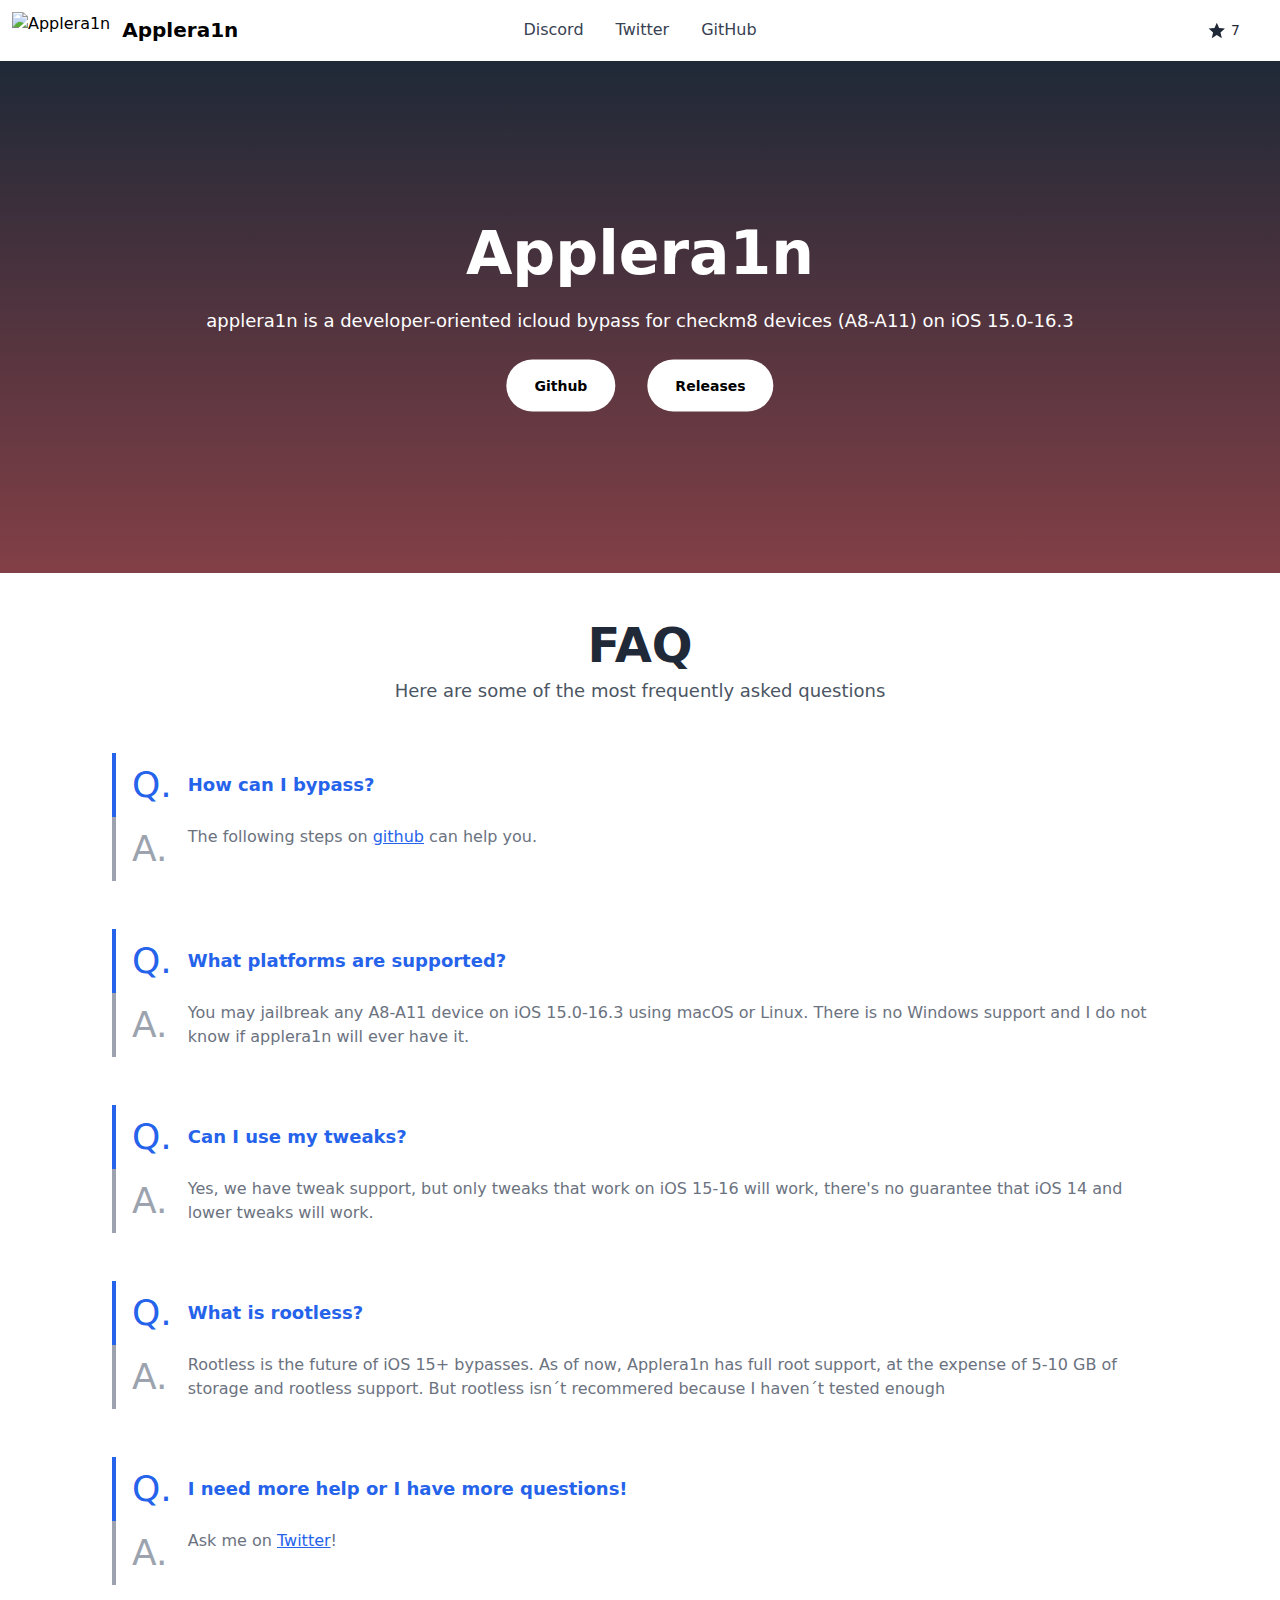
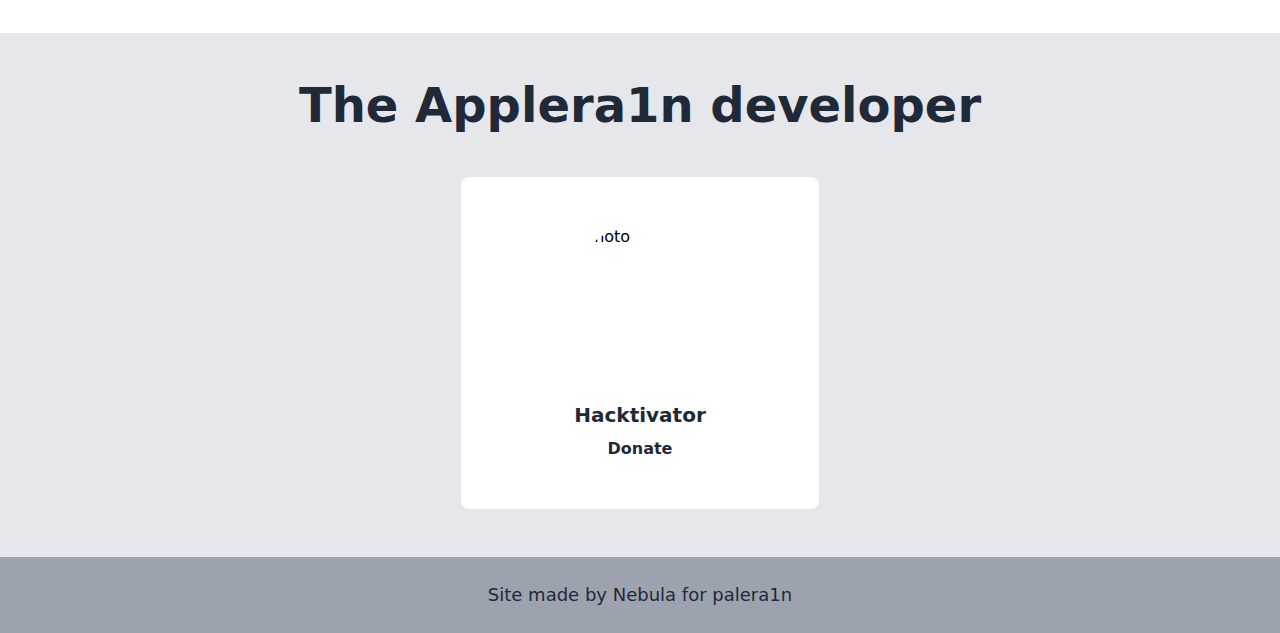
==== index.html @ 831f9a29 "Add files via upload" ====
<!DOCTYPE html>
<html>
<head>
  <title>Applera1n</title>
  <style>
      .center {
        display: flex;
        justify-content: center;
      }

  </style>
<!-- saved from url=(0018)https://applera1n.github.io/ -->
<html lang="en"><head><meta http-equiv="Content-Type" content="text/html; charset=UTF-8">
<title>Applera1n</title>
<link rel="canonical" href="https://palera.in/">
<meta name="description" content="applera1n is an iOS 15.x-16.x icloud bypass for checkm8 devices">
<meta name="robots" content="index, follow">
<meta name="twitter:creator" content="@hackt1vator">
<link rel="icon" href="https://raw.githubusercontent.com/applera1n/applera1n.github.io/main/apple.gif">
<meta content="Applera1n" name="twitter:title"><meta content="applera1n is an iOS 15.x-16.x icloud bypass for checkm8 devices" name="twitter:description"><meta
    content="width=device-width, initial-scale=1" name="viewport">
    <link rel="stylesheet" href="./index.26ec079f.css"><script type="module" src="./hoisted.b2803aa6.js"></script></head>
    <body class="bg-white dark:bg-gray-900 text-black dark:text-white">
<header>
<nav class="bg-white border-gray-200 px-2 lg:px-3 py-2.5 dark:bg-gray-800">
<div class="flex flex-wrap justify-between items-center mx-auto max-w-screen-xl">
<a href="https://applera1n.github.io/" class="flex items-center no-underline">
<img src="https://raw.githubusercontent.com/applera1n/applera1n.github.io/main/apple.gif" class="mr-3 h-6 sm:h-9" alt="Applera1n">
<span class="self-center text-xl font-semibold whitespace-nowrap dark:text-white max-[275px]:hidden">Applera1n</span>
</a>
<div class="flex items-center lg:order-2">
<a href="https://github.com/applera1n/applera1n/stargazers" id="stars_element" class="text-gray-800 dark:text-white hover:bg-gray-50 focus:ring-4 focus:ring-gray-300 font-medium rounded-lg text-sm px-4 lg:px-5 py-2 lg:py-2.5 mr-2 dark:hover:bg-gray-700 focus:outline-none dark:focus:ring-gray-800 no-underline inline transition-[background-color] duration-[0.2s] ease-[ease-in-out]">
<svg viewBox="0 0 24 24" class="fill-gray-800 dark:fill-white h-[1.4em] inline" astro-icon="mdi:star"><path fill="currentColor" d="M12 17.27 18.18 21l-1.64-7.03L22 9.24l-7.19-.62L12 2 9.19 8.62 2 9.24l5.45 4.73L5.82 21 12 17.27z"></path></svg> 7
</a>
</div>
<div class="hidden justify-between items-center w-full lg:flex lg:w-auto lg:left-1/2 lg:-translate-x-1/2 lg:absolute" id="mobile_menu">
<ul class="flex flex-col mt-4 font-medium lg:flex-row lg:space-x-8 lg:mt-0">
<li><a href="https://discord.gg/x8MftKkSZR" class="block py-2 pr-3 pl-3 text-gray-700 border-b border-gray-100 hover:bg-gray-50 lg:hover:bg-transparent lg:border-0 lg:hover:text-blue-700 lg:p-0 dark:text-gray-400 lg:dark:hover:text-white dark:hover:bg-gray-700 dark:hover:text-white lg:dark:hover:bg-transparent dark:border-gray-700 no-underline transition-[color] duration-[0.2s] ease-[ease-in-out]">Discord</a></li>
<li><a href="https://twitter.com/hackt1vator" class="block py-2 pr-3 pl-3 text-gray-700 border-b border-gray-100 hover:bg-gray-50 lg:hover:bg-transparent lg:border-0 lg:hover:text-blue-700 lg:p-0 dark:text-gray-400 lg:dark:hover:text-white dark:hover:bg-gray-700 dark:hover:text-white lg:dark:hover:bg-transparent dark:border-gray-700 no-underline transition-[color] duration-[0.2s] ease-[ease-in-out]">Twitter</a></li>
<li><a href="https://github.com/applera1n" class="block py-2 pr-3 pl-3 text-gray-700 border-b border-gray-100 hover:bg-gray-50 lg:hover:bg-transparent lg:border-0 lg:hover:text-blue-700 lg:p-0 dark:text-gray-400 lg:dark:hover:text-white dark:hover:bg-gray-700 dark:hover:text-white lg:dark:hover:bg-transparent dark:border-gray-700 no-underline transition-[color] duration-[0.2s] ease-[ease-in-out]">GitHub</a></li>
</ul>
</div>
</div>
</nav>
</header>
<main>

<div class="bg-gradient-to-b from-gray-800 to-[#833F46] relative py-64 animate-[gradient_3s_ease-in-out_infinite]">
<div class="absolute mr-[-50%] -translate-x-2/4 -translate-y-2/4 left-2/4 top-2/4 text-center">
<h1 class="text-6xl font-bold text-white">Applera1n</h1>
<p class="text-lg mt-6 max-[400px]:px-2 text-white">applera1n is a developer-oriented icloud bypass for checkm8 devices (A8-A11) on iOS 15.0-16.3</p>
<div class="mb-[25px]"></div>
<div class="flex justify-center space-x-8">
<a href="https://github.com/applera1n/applera1n" class="text-black bg-white hover:bg-grey focus:ring-4 focus:ring-blue-300 font-bold rounded-full text-sm px-7 py-4 dark:bg-gray-200 dark:hover:bg-gray-300 focus:outline-none no-underline transition-[background-color] duration-[0.2s] ease-[ease-in-out]">Github</a>
<a href="https://github.com/applera1n/applera1n/releases/" class="text-black bg-white hover:bg-grey focus:ring-4 focus:ring-blue-300 font-bold rounded-full text-sm px-7 py-4 dark:bg-gray-200 dark:hover:bg-gray-300 focus:outline-none no-underline transition-[background-color] duration-[0.2s] ease-[ease-in-out]">Releases</a>


</div>
</div>
</div>
</div><div class="p-12">
<h1 class="text-5xl font-bold text-gray-800 dark:text-white uppercase text-center">FAQ</h1>
<p class="text-center text-gray-600 dark:text-gray-300 mt-2 text-lg">Here are some of the most frequently asked questions</p>
<div class="space-y-12 px-2 xl:px-16 mt-12">
<div class="mt-4 flex">
<div>
<div class="flex items-center h-16 border-l-4 border-blue-600 dark:border-blue-400">
<span class="text-4xl text-blue-600 dark:text-blue-400 px-4">Q.</span>
</div>
<div class="flex items-center h-16 border-l-4 border-gray-400 dark:border-gray-200">
<span class="text-4xl text-gray-400 dark:text-gray-200 px-4">A.</span>
</div>
</div>
<div>
<div class="flex items-center h-16">
<span class="text-lg text-blue-600 dark:text-blue-400 font-bold">How can I bypass?</span>
</div>
<div class="flex items-center py-2">
<span class="text-gray-500 dark:text-gray-200">The following steps on <a href="https://github.com/applera1n/applera1n" class="text-blue-600 dark:text-blue-400 underline hover:text-blue-700 dark:hover:text-blue-500 transition-[color] duration-[0.2s] ease-[ease-in-out]">github</a> can help you.</span>
</div>
</div>
</div>
<div class="mt-4 flex">
<div>
<div class="flex items-center h-16 border-l-4 border-blue-600 dark:border-blue-400">
<span class="text-4xl text-blue-600 dark:text-blue-400 px-4">Q.</span>
</div>
<div class="flex items-center h-16 border-l-4 border-gray-400 dark:border-gray-200">
<span class="text-4xl text-gray-400 dark:text-gray-200 px-4">A.</span>
</div>
</div>
<div>
<div class="flex items-center h-16">
<span class="text-lg text-blue-600 dark:text-blue-400 font-bold">What platforms are supported?</span>
</div>
<div class="flex items-center py-2">
<span class="text-gray-500 dark:text-gray-200">You may jailbreak any A8-A11 device on iOS 15.0-16.3 using macOS or Linux. There is no Windows support and I do not know if applera1n will ever have it.</span>
</div>
</div>
</div>
<div class="mt-4 flex">
<div>
<div class="flex items-center h-16 border-l-4 border-blue-600 dark:border-blue-400">
<span class="text-4xl text-blue-600 dark:text-blue-400 px-4">Q.</span>
</div>
<div class="flex items-center h-16 border-l-4 border-gray-400 dark:border-gray-200">
<span class="text-4xl text-gray-400 dark:text-gray-200 px-4">A.</span>
</div>
</div>
<div>
<div class="flex items-center h-16">
<span class="text-lg text-blue-600 dark:text-blue-400 font-bold">Can I use my tweaks?</span>
</div>
<div class="flex items-center py-2">
<span class="text-gray-500 dark:text-gray-200">Yes, we have tweak support, but only tweaks that work on iOS 15-16 will work, there's no guarantee that iOS 14 and lower tweaks will work.</span>
</div>
</div>
</div>
<div class="mt-4 flex">
<div>
<div class="flex items-center h-16 border-l-4 border-blue-600 dark:border-blue-400">
<span class="text-4xl text-blue-600 dark:text-blue-400 px-4">Q.</span>
</div>
<div class="flex items-center h-16 border-l-4 border-gray-400 dark:border-gray-200">
<span class="text-4xl text-gray-400 dark:text-gray-200 px-4">A.</span>
</div>
</div>
<div>
<div class="flex items-center h-16">
<span class="text-lg text-blue-600 dark:text-blue-400 font-bold">What is rootless?</span>
</div>
<div class="flex items-center py-2">
<span class="text-gray-500 dark:text-gray-200">Rootless is the future of iOS 15+ bypasses. As of now, Applera1n has full root support, at the expense of 5-10 GB of storage and rootless support. But rootless isn´t recommered because I haven´t tested enough</span>
</div>
</div>
</div>
<div class="mt-4 flex">
<div>
<div class="flex items-center h-16 border-l-4 border-blue-600 dark:border-blue-400">
<span class="text-4xl text-blue-600 dark:text-blue-400 px-4">Q.</span>
</div>
<div class="flex items-center h-16 border-l-4 border-gray-400 dark:border-gray-200">
<span class="text-4xl text-gray-400 dark:text-gray-200 px-4">A.</span>
</div>
</div>
<div>
<div class="flex items-center h-16">
<span class="text-lg text-blue-600 dark:text-blue-400 font-bold">I need more help or I have more questions!</span>
</div>
<div class="flex items-center py-2">
<span class="text-gray-500 dark:text-gray-200">Ask me on  <a href="https://Twitter.com/hackt1vator" class="text-blue-600 dark:text-blue-400 underline hover:text-blue-700 dark:hover:text-blue-500 transition-[color] duration-[0.2s] ease-[ease-in-out]">Twitter</a>! </span>
</div>
</div>
</div>
</div>
</div><div class="bg-gray-200 dark:bg-gray-800">
<div class="max-w-6xl mx-auto px-4 sm:px-6 lg:px-4 py-12">
<h1 class="text-5xl font-bold text-gray-800 dark:text-white text-center">The Applera1n developer</h1>
<p class="text-center text-gray-600 dark:text-gray-300 mt-2 text-lg"></p>
<div class="grid grid-cols-1 sm:grid-cols-2 md:grid-cols-2 lg:grid-cols-3 gap-6 mt-12">
<a href="https://github.com/hacktivator/">
<div class="w-full bg-white dark:bg-gray-700 rounded-lg p-12 flex flex-col justify-center items-center">
<div class="mb-8">
<img class="object-center object-cover rounded-full h-36 w-36" src="https://raw.githubusercontent.com/applera1n/applera1n.github.io/main/Hacktivator.jpg" alt="photo">
</div>
<div class="text-center">
<p class="text-xl text-gray-800 dark:text-white font-bold mb-2">Hacktivator</p>
<p class="text-base text-gray-800 dark:text-white font-normal"><strong><a href="https://www.buymeacoffee.com/Hacktivator">Donate</a></strong></p>
</div>
</div>
</a>
</div>
</div>
</div>
</main>
<footer class="bg-gray-400 dark:bg-gray-900 py-6">
<p class="text-center text-gray-800 dark:text-gray-100 text-lg">Site made by Nebula for palera1n</p>
</footer>
</body></html>
---- index.26ec079f.css ----
*,:before,:after{box-sizing:border-box;border-width:0;border-style:solid;border-color:#e5e7eb}:before,:after{--tw-content: ""}html{line-height:1.5;-webkit-text-size-adjust:100%;-moz-tab-size:4;-o-tab-size:4;tab-size:4;font-family:ui-sans-serif,system-ui,-apple-system,BlinkMacSystemFont,Segoe UI,Roboto,Helvetica Neue,Arial,Noto Sans,sans-serif,apple color emoji,segoe ui emoji,Segoe UI Symbol,noto color emoji;font-feature-settings:normal}body{margin:0;line-height:inherit}hr{height:0;color:inherit;border-top-width:1px}abbr:where([title]){-webkit-text-decoration:underline dotted;text-decoration:underline dotted}h1,h2,h3,h4,h5,h6{font-size:inherit;font-weight:inherit}a{color:inherit;text-decoration:inherit}b,strong{font-weight:bolder}code,kbd,samp,pre{font-family:ui-monospace,SFMono-Regular,Menlo,Monaco,Consolas,Liberation Mono,Courier New,monospace;font-size:1em}small{font-size:80%}sub,sup{font-size:75%;line-height:0;position:relative;vertical-align:baseline}sub{bottom:-.25em}sup{top:-.5em}table{text-indent:0;border-color:inherit;border-collapse:collapse}button,input,optgroup,select,textarea{font-family:inherit;font-size:100%;font-weight:inherit;line-height:inherit;color:inherit;margin:0;padding:0}button,select{text-transform:none}button,[type=button],[type=reset],[type=submit]{-webkit-appearance:button;background-color:transparent;background-image:none}:-moz-focusring{outline:auto}:-moz-ui-invalid{box-shadow:none}progress{vertical-align:baseline}::-webkit-inner-spin-button,::-webkit-outer-spin-button{height:auto}[type=search]{-webkit-appearance:textfield;outline-offset:-2px}::-webkit-search-decoration{-webkit-appearance:none}::-webkit-file-upload-button{-webkit-appearance:button;font:inherit}summary{display:list-item}blockquote,dl,dd,h1,h2,h3,h4,h5,h6,hr,figure,p,pre{margin:0}fieldset{margin:0;padding:0}legend{padding:0}ol,ul,menu{list-style:none;margin:0;padding:0}textarea{resize:vertical}input::-moz-placeholder,textarea::-moz-placeholder{opacity:1;color:#9ca3af}input::placeholder,textarea::placeholder{opacity:1;color:#9ca3af}button,[role=button]{cursor:pointer}:disabled{cursor:default}img,svg,video,canvas,audio,iframe,embed,object{display:block;vertical-align:middle}img,video{max-width:100%;height:auto}[hidden]{display:none}h1{font-size:2.25rem;line-height:2.5rem;font-weight:700}h2{font-size:1.875rem;line-height:2.25rem;font-weight:700}h3{font-size:1.5rem;line-height:2rem;font-weight:700}h4{font-size:1.25rem;line-height:1.75rem;font-weight:600}h5{font-size:1.125rem;line-height:1.75rem;font-weight:600}h6{font-size:.875rem;line-height:1.25rem;font-weight:600}*,:before,:after{--tw-border-spacing-x: 0;--tw-border-spacing-y: 0;--tw-translate-x: 0;--tw-translate-y: 0;--tw-rotate: 0;--tw-skew-x: 0;--tw-skew-y: 0;--tw-scale-x: 1;--tw-scale-y: 1;--tw-pan-x: ;--tw-pan-y: ;--tw-pinch-zoom: ;--tw-scroll-snap-strictness: proximity;--tw-ordinal: ;--tw-slashed-zero: ;--tw-numeric-figure: ;--tw-numeric-spacing: ;--tw-numeric-fraction: ;--tw-ring-inset: ;--tw-ring-offset-width: 0px;--tw-ring-offset-color: #fff;--tw-ring-color: rgb(59 130 246 / .5);--tw-ring-offset-shadow: 0 0 #0000;--tw-ring-shadow: 0 0 #0000;--tw-shadow: 0 0 #0000;--tw-shadow-colored: 0 0 #0000;--tw-blur: ;--tw-brightness: ;--tw-contrast: ;--tw-grayscale: ;--tw-hue-rotate: ;--tw-invert: ;--tw-saturate: ;--tw-sepia: ;--tw-drop-shadow: ;--tw-backdrop-blur: ;--tw-backdrop-brightness: ;--tw-backdrop-contrast: ;--tw-backdrop-grayscale: ;--tw-backdrop-hue-rotate: ;--tw-backdrop-invert: ;--tw-backdrop-opacity: ;--tw-backdrop-saturate: ;--tw-backdrop-sepia: }::backdrop{--tw-border-spacing-x: 0;--tw-border-spacing-y: 0;--tw-translate-x: 0;--tw-translate-y: 0;--tw-rotate: 0;--tw-skew-x: 0;--tw-skew-y: 0;--tw-scale-x: 1;--tw-scale-y: 1;--tw-pan-x: ;--tw-pan-y: ;--tw-pinch-zoom: ;--tw-scroll-snap-strictness: proximity;--tw-ordinal: ;--tw-slashed-zero: ;--tw-numeric-figure: ;--tw-numeric-spacing: ;--tw-numeric-fraction: ;--tw-ring-inset: ;--tw-ring-offset-width: 0px;--tw-ring-offset-color: #fff;--tw-ring-color: rgb(59 130 246 / .5);--tw-ring-offset-shadow: 0 0 #0000;--tw-ring-shadow: 0 0 #0000;--tw-shadow: 0 0 #0000;--tw-shadow-colored: 0 0 #0000;--tw-blur: ;--tw-brightness: ;--tw-contrast: ;--tw-grayscale: ;--tw-hue-rotate: ;--tw-invert: ;--tw-saturate: ;--tw-sepia: ;--tw-drop-shadow: ;--tw-backdrop-blur: ;--tw-backdrop-brightness: ;--tw-backdrop-contrast: ;--tw-backdrop-grayscale: ;--tw-backdrop-hue-rotate: ;--tw-backdrop-invert: ;--tw-backdrop-opacity: ;--tw-backdrop-saturate: ;--tw-backdrop-sepia: }.absolute{position:absolute}.relative{position:relative}.left-2\/4{left:50%}.top-2\/4{top:50%}.mx-auto{margin-left:auto;margin-right:auto}.mb-2{margin-bottom:.5rem}.mb-8{margin-bottom:2rem}.mb-\[25px\]{margin-bottom:25px}.mr-2{margin-right:.5rem}.mr-3{margin-right:.75rem}.mr-\[-50\%\]{margin-right:-50%}.mt-12{margin-top:3rem}.mt-2{margin-top:.5rem}.mt-3{margin-top:.75rem}.mt-4{margin-top:1rem}.mt-6{margin-top:1.5rem}.mt-8{margin-top:2rem}.block{display:block}.inline{display:inline}.flex{display:flex}.grid{display:grid}.hidden{display:none}.h-16{height:4rem}.h-36{height:9rem}.h-6{height:1.5rem}.h-\[1\.4em\]{height:1.4em}.w-36{width:9rem}.w-full{width:100%}.max-w-6xl{max-width:72rem}.max-w-\[960px\]{max-width:960px}.max-w-max{max-width:-moz-max-content;max-width:max-content}.max-w-screen-xl{max-width:1280px}.-translate-x-2\/4{--tw-translate-x: -50%;transform:translate(var(--tw-translate-x),var(--tw-translate-y)) rotate(var(--tw-rotate)) skew(var(--tw-skew-x)) skewY(var(--tw-skew-y)) scaleX(var(--tw-scale-x)) scaleY(var(--tw-scale-y))}.-translate-y-2\/4{--tw-translate-y: -50%;transform:translate(var(--tw-translate-x),var(--tw-translate-y)) rotate(var(--tw-rotate)) skew(var(--tw-skew-x)) skewY(var(--tw-skew-y)) scaleX(var(--tw-scale-x)) scaleY(var(--tw-scale-y))}@keyframes gradient{0%,to{background-size:400% 400%;background-position:center top}50%{background-size:200% 200%;background-position:center center}}.animate-\[gradient_3s_ease-in-out_infinite\]{animation:gradient 3s ease-in-out infinite}.cursor-pointer{cursor:pointer}.grid-cols-1{grid-template-columns:repeat(1,minmax(0,1fr))}.flex-row{flex-direction:row}.flex-col{flex-direction:column}.flex-wrap{flex-wrap:wrap}.flex-nowrap{flex-wrap:nowrap}.items-start{align-items:flex-start}.items-center{align-items:center}.justify-center{justify-content:center}.justify-between{justify-content:space-between}.gap-6{gap:1.5rem}.space-x-8>:not([hidden])~:not([hidden]){--tw-space-x-reverse: 0;margin-right:calc(2rem * var(--tw-space-x-reverse));margin-left:calc(2rem * calc(1 - var(--tw-space-x-reverse)))}.space-y-12>:not([hidden])~:not([hidden]){--tw-space-y-reverse: 0;margin-top:calc(3rem * calc(1 - var(--tw-space-y-reverse)));margin-bottom:calc(3rem * var(--tw-space-y-reverse))}.self-center{align-self:center}.whitespace-nowrap{white-space:nowrap}.rounded-full{border-radius:9999px}.rounded-lg{border-radius:.5rem}.border{border-width:1px}.border-b{border-bottom-width:1px}.border-l-4{border-left-width:4px}.border-blue-600{--tw-border-opacity: 1;border-color:rgb(37 99 235/var(--tw-border-opacity))}.border-gray-100{--tw-border-opacity: 1;border-color:rgb(243 244 246/var(--tw-border-opacity))}.border-gray-200{--tw-border-opacity: 1;border-color:rgb(229 231 235/var(--tw-border-opacity))}.border-gray-300{--tw-border-opacity: 1;border-color:rgb(209 213 219/var(--tw-border-opacity))}.border-gray-400{--tw-border-opacity: 1;border-color:rgb(156 163 175/var(--tw-border-opacity))}.bg-gray-100{--tw-bg-opacity: 1;background-color:rgb(243 244 246/var(--tw-bg-opacity))}.bg-gray-200{--tw-bg-opacity: 1;background-color:rgb(229 231 235/var(--tw-bg-opacity))}.bg-gray-400{--tw-bg-opacity: 1;background-color:rgb(156 163 175/var(--tw-bg-opacity))}.bg-red-400{--tw-bg-opacity: 1;background-color:rgb(248 113 113/var(--tw-bg-opacity))}.bg-white{--tw-bg-opacity: 1;background-color:rgb(255 255 255/var(--tw-bg-opacity))}.bg-gradient-to-b{background-image:linear-gradient(to bottom,var(--tw-gradient-stops))}.from-gray-800{--tw-gradient-from: #1f2937;--tw-gradient-to: rgb(31 41 55 / 0);--tw-gradient-stops: var(--tw-gradient-from), var(--tw-gradient-to)}.to-\[\#833F46\]{--tw-gradient-to: #833F46}.fill-gray-800{fill:#1f2937}.object-cover{-o-object-fit:cover;object-fit:cover}.object-center{-o-object-position:center;object-position:center}.p-12{padding:3rem}.p-2{padding:.5rem}.p-3{padding:.75rem}.p-4{padding:1rem}.p-6{padding:1.5rem}.px-2{padding-left:.5rem;padding-right:.5rem}.px-4{padding-left:1rem;padding-right:1rem}.px-7{padding-left:1.75rem;padding-right:1.75rem}.py-12{padding-top:3rem;padding-bottom:3rem}.py-14{padding-top:3.5rem;padding-bottom:3.5rem}.py-2{padding-top:.5rem;padding-bottom:.5rem}.py-2\.5{padding-top:.625rem;padding-bottom:.625rem}.py-4{padding-top:1rem;padding-bottom:1rem}.py-6{padding-top:1.5rem;padding-bottom:1.5rem}.py-64{padding-top:16rem;padding-bottom:16rem}.pl-3{padding-left:.75rem}.pl-4{padding-left:1rem}.pr-2{padding-right:.5rem}.pr-3{padding-right:.75rem}.text-left{text-align:left}.text-center{text-align:center}.text-3xl{font-size:1.875rem;line-height:2.25rem}.text-4xl{font-size:2.25rem;line-height:2.5rem}.text-5xl{font-size:3rem;line-height:1}.text-6xl{font-size:3.75rem;line-height:1}.text-base{font-size:1rem;line-height:1.5rem}.text-lg{font-size:1.125rem;line-height:1.75rem}.text-sm{font-size:.875rem;line-height:1.25rem}.text-xl{font-size:1.25rem;line-height:1.75rem}.font-bold{font-weight:700}.font-medium{font-weight:500}.font-normal{font-weight:400}.font-semibold{font-weight:600}.uppercase{text-transform:uppercase}.text-black{--tw-text-opacity: 1;color:rgb(0 0 0/var(--tw-text-opacity))}.text-blue-500{--tw-text-opacity: 1;color:rgb(59 130 246/var(--tw-text-opacity))}.text-blue-600{--tw-text-opacity: 1;color:rgb(37 99 235/var(--tw-text-opacity))}.text-gray-400{--tw-text-opacity: 1;color:rgb(156 163 175/var(--tw-text-opacity))}.text-gray-500{--tw-text-opacity: 1;color:rgb(107 114 128/var(--tw-text-opacity))}.text-gray-600{--tw-text-opacity: 1;color:rgb(75 85 99/var(--tw-text-opacity))}.text-gray-700{--tw-text-opacity: 1;color:rgb(55 65 81/var(--tw-text-opacity))}.text-gray-800{--tw-text-opacity: 1;color:rgb(31 41 55/var(--tw-text-opacity))}.text-white{--tw-text-opacity: 1;color:rgb(255 255 255/var(--tw-text-opacity))}.underline{text-decoration-line:underline}.no-underline{text-decoration-line:none}.opacity-0{opacity:0}.transition-\[background-color\]{transition-property:background-color;transition-timing-function:cubic-bezier(.4,0,.2,1);transition-duration:.15s}.transition-\[color\]{transition-property:color;transition-timing-function:cubic-bezier(.4,0,.2,1);transition-duration:.15s}.duration-\[0\.2s\]{transition-duration:.2s}.ease-\[ease-in-out\]{transition-timing-function:ease-in-out}.ease-in-out{transition-timing-function:cubic-bezier(.4,0,.2,1)}.hover\:bg-gray-50:hover{--tw-bg-opacity: 1;background-color:rgb(249 250 251/var(--tw-bg-opacity))}.hover\:text-blue-700:hover{--tw-text-opacity: 1;color:rgb(29 78 216/var(--tw-text-opacity))}.focus\:outline-none:focus{outline:2px solid transparent;outline-offset:2px}.focus\:ring-4:focus{--tw-ring-offset-shadow: var(--tw-ring-inset) 0 0 0 var(--tw-ring-offset-width) var(--tw-ring-offset-color);--tw-ring-shadow: var(--tw-ring-inset) 0 0 0 calc(4px + var(--tw-ring-offset-width)) var(--tw-ring-color);box-shadow:var(--tw-ring-offset-shadow),var(--tw-ring-shadow),var(--tw-shadow,0 0 #0000)}.focus\:ring-blue-300:focus{--tw-ring-opacity: 1;--tw-ring-color: rgb(147 197 253 / var(--tw-ring-opacity))}.focus\:ring-gray-300:focus{--tw-ring-opacity: 1;--tw-ring-color: rgb(209 213 219 / var(--tw-ring-opacity))}@media(prefers-color-scheme:dark){.dark\:border-blue-400{--tw-border-opacity: 1;border-color:rgb(96 165 250/var(--tw-border-opacity))}.dark\:border-gray-200{--tw-border-opacity: 1;border-color:rgb(229 231 235/var(--tw-border-opacity))}.dark\:border-gray-700{--tw-border-opacity: 1;border-color:rgb(55 65 81/var(--tw-border-opacity))}.dark\:bg-gray-200{--tw-bg-opacity: 1;background-color:rgb(229 231 235/var(--tw-bg-opacity))}.dark\:bg-gray-700{--tw-bg-opacity: 1;background-color:rgb(55 65 81/var(--tw-bg-opacity))}.dark\:bg-gray-800{--tw-bg-opacity: 1;background-color:rgb(31 41 55/var(--tw-bg-opacity))}.dark\:bg-gray-900{--tw-bg-opacity: 1;background-color:rgb(17 24 39/var(--tw-bg-opacity))}.dark\:fill-white{fill:#fff}.dark\:text-black{--tw-text-opacity: 1;color:rgb(0 0 0/var(--tw-text-opacity))}.dark\:text-blue-400{--tw-text-opacity: 1;color:rgb(96 165 250/var(--tw-text-opacity))}.dark\:text-gray-100{--tw-text-opacity: 1;color:rgb(243 244 246/var(--tw-text-opacity))}.dark\:text-gray-200{--tw-text-opacity: 1;color:rgb(229 231 235/var(--tw-text-opacity))}.dark\:text-gray-300{--tw-text-opacity: 1;color:rgb(209 213 219/var(--tw-text-opacity))}.dark\:text-gray-400{--tw-text-opacity: 1;color:rgb(156 163 175/var(--tw-text-opacity))}.dark\:text-white{--tw-text-opacity: 1;color:rgb(255 255 255/var(--tw-text-opacity))}.dark\:hover\:bg-gray-300:hover{--tw-bg-opacity: 1;background-color:rgb(209 213 219/var(--tw-bg-opacity))}.dark\:hover\:bg-gray-700:hover{--tw-bg-opacity: 1;background-color:rgb(55 65 81/var(--tw-bg-opacity))}.dark\:hover\:text-blue-500:hover{--tw-text-opacity: 1;color:rgb(59 130 246/var(--tw-text-opacity))}.dark\:hover\:text-white:hover{--tw-text-opacity: 1;color:rgb(255 255 255/var(--tw-text-opacity))}.dark\:focus\:ring-gray-800:focus{--tw-ring-opacity: 1;--tw-ring-color: rgb(31 41 55 / var(--tw-ring-opacity))}}@media(max-width:1024px){.max-\[1024px\]\:hidden{display:none}}@media(max-width:400px){.max-\[400px\]\:px-2{padding-left:.5rem;padding-right:.5rem}}@media(max-width:275px){.max-\[275px\]\:hidden{display:none}}@media(min-width:640px){.sm\:h-9{height:2.25rem}.sm\:grid-cols-2{grid-template-columns:repeat(2,minmax(0,1fr))}.sm\:px-6{padding-left:1.5rem;padding-right:1.5rem}}@media(min-width:768px){.md\:ml-4{margin-left:1rem}.md\:mr-2{margin-right:.5rem}.md\:mr-4{margin-right:1rem}.md\:mt-0{margin-top:0}.md\:mt-12{margin-top:3rem}.md\:w-auto{width:auto}.md\:flex-shrink-0{flex-shrink:0}.md\:grid-cols-2{grid-template-columns:repeat(2,minmax(0,1fr))}.md\:flex-nowrap{flex-wrap:nowrap}.md\:p-12{padding:3rem}.md\:px-16{padding-left:4rem;padding-right:4rem}.md\:text-left{text-align:left}}@media(min-width:1024px){.lg\:absolute{position:absolute}.lg\:left-1\/2{left:50%}.lg\:order-2{order:2}.lg\:mt-0{margin-top:0}.lg\:flex{display:flex}.lg\:w-auto{width:auto}.lg\:-translate-x-1\/2{--tw-translate-x: -50%;transform:translate(var(--tw-translate-x),var(--tw-translate-y)) rotate(var(--tw-rotate)) skew(var(--tw-skew-x)) skewY(var(--tw-skew-y)) scaleX(var(--tw-scale-x)) scaleY(var(--tw-scale-y))}.lg\:grid-cols-3{grid-template-columns:repeat(3,minmax(0,1fr))}.lg\:flex-row{flex-direction:row}.lg\:space-x-8>:not([hidden])~:not([hidden]){--tw-space-x-reverse: 0;margin-right:calc(2rem * var(--tw-space-x-reverse));margin-left:calc(2rem * calc(1 - var(--tw-space-x-reverse)))}.lg\:border-0{border-width:0}.lg\:p-0{padding:0}.lg\:px-3{padding-left:.75rem;padding-right:.75rem}.lg\:px-4{padding-left:1rem;padding-right:1rem}.lg\:px-5{padding-left:1.25rem;padding-right:1.25rem}.lg\:py-2{padding-top:.5rem;padding-bottom:.5rem}.lg\:py-2\.5{padding-top:.625rem;padding-bottom:.625rem}.lg\:hover\:bg-transparent:hover{background-color:transparent}.lg\:hover\:text-blue-700:hover{--tw-text-opacity: 1;color:rgb(29 78 216/var(--tw-text-opacity))}@media(prefers-color-scheme:dark){.lg\:dark\:hover\:bg-transparent:hover{background-color:transparent}.lg\:dark\:hover\:text-white:hover{--tw-text-opacity: 1;color:rgb(255 255 255/var(--tw-text-opacity))}}}@media(min-width:1280px){.xl\:px-16{padding-left:4rem;padding-right:4rem}}
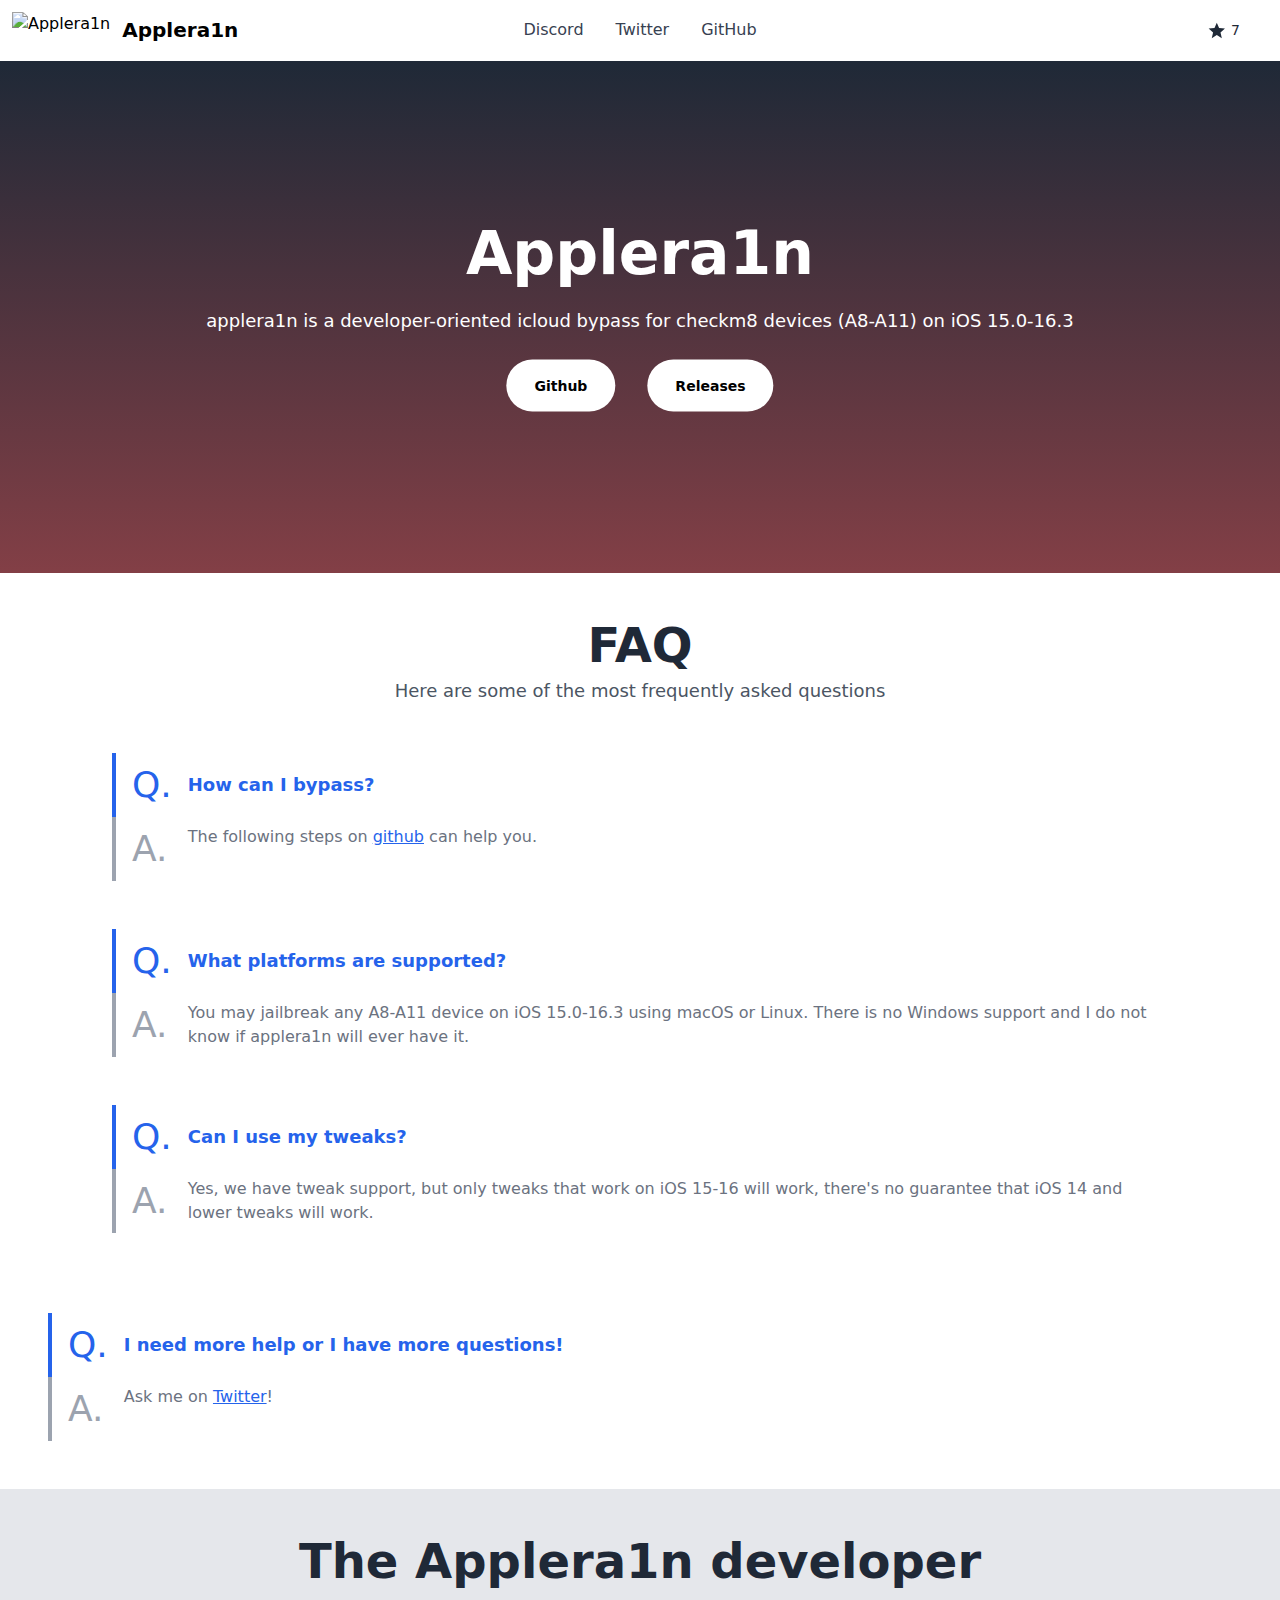
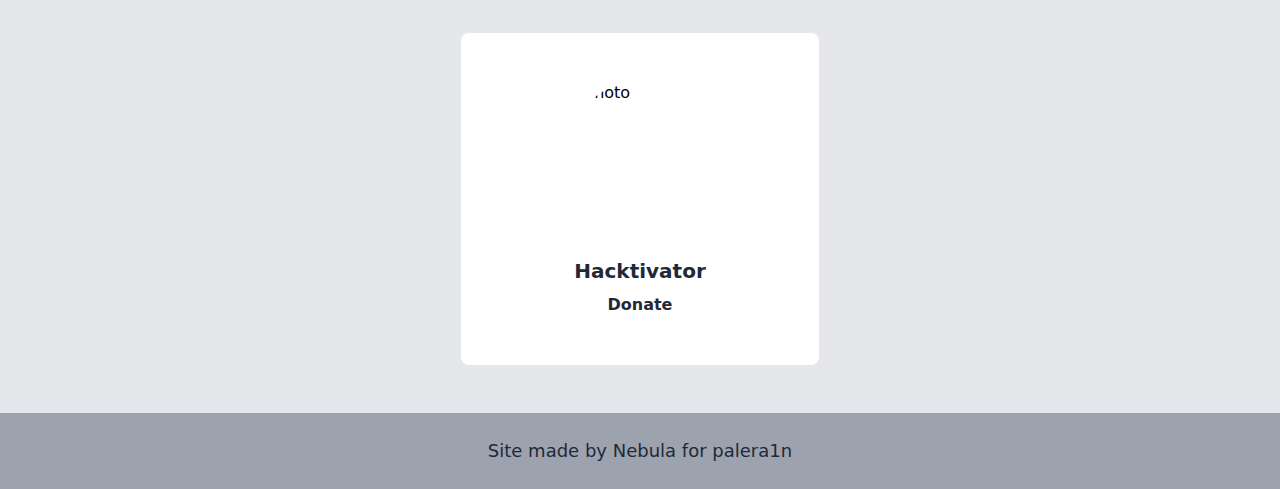
==== commit b5731ff3: "Add files via upload" ====
--- a/index.html
+++ b/index.html
@@ -29,7 +29,7 @@
 <span class="self-center text-xl font-semibold whitespace-nowrap dark:text-white max-[275px]:hidden">Applera1n</span>
 </a>
 <div class="flex items-center lg:order-2">
-<a href="https://github.com/applera1n/applera1n/stargazers" id="stars_element" class="text-gray-800 dark:text-white hover:bg-gray-50 focus:ring-4 focus:ring-gray-300 font-medium rounded-lg text-sm px-4 lg:px-5 py-2 lg:py-2.5 mr-2 dark:hover:bg-gray-700 focus:outline-none dark:focus:ring-gray-800 no-underline inline transition-[background-color] duration-[0.2s] ease-[ease-in-out]">
+<a href="https://github.com/hackt1vator/applera1n/stargazers" id="stars_element" class="text-gray-800 dark:text-white hover:bg-gray-50 focus:ring-4 focus:ring-gray-300 font-medium rounded-lg text-sm px-4 lg:px-5 py-2 lg:py-2.5 mr-2 dark:hover:bg-gray-700 focus:outline-none dark:focus:ring-gray-800 no-underline inline transition-[background-color] duration-[0.2s] ease-[ease-in-out]">
 <svg viewBox="0 0 24 24" class="fill-gray-800 dark:fill-white h-[1.4em] inline" astro-icon="mdi:star"><path fill="currentColor" d="M12 17.27 18.18 21l-1.64-7.03L22 9.24l-7.19-.62L12 2 9.19 8.62 2 9.24l5.45 4.73L5.82 21 12 17.27z"></path></svg> 7
 </a>
 </div>
@@ -37,7 +37,7 @@
 <ul class="flex flex-col mt-4 font-medium lg:flex-row lg:space-x-8 lg:mt-0">
 <li><a href="https://discord.gg/x8MftKkSZR" class="block py-2 pr-3 pl-3 text-gray-700 border-b border-gray-100 hover:bg-gray-50 lg:hover:bg-transparent lg:border-0 lg:hover:text-blue-700 lg:p-0 dark:text-gray-400 lg:dark:hover:text-white dark:hover:bg-gray-700 dark:hover:text-white lg:dark:hover:bg-transparent dark:border-gray-700 no-underline transition-[color] duration-[0.2s] ease-[ease-in-out]">Discord</a></li>
 <li><a href="https://twitter.com/hackt1vator" class="block py-2 pr-3 pl-3 text-gray-700 border-b border-gray-100 hover:bg-gray-50 lg:hover:bg-transparent lg:border-0 lg:hover:text-blue-700 lg:p-0 dark:text-gray-400 lg:dark:hover:text-white dark:hover:bg-gray-700 dark:hover:text-white lg:dark:hover:bg-transparent dark:border-gray-700 no-underline transition-[color] duration-[0.2s] ease-[ease-in-out]">Twitter</a></li>
-<li><a href="https://github.com/applera1n" class="block py-2 pr-3 pl-3 text-gray-700 border-b border-gray-100 hover:bg-gray-50 lg:hover:bg-transparent lg:border-0 lg:hover:text-blue-700 lg:p-0 dark:text-gray-400 lg:dark:hover:text-white dark:hover:bg-gray-700 dark:hover:text-white lg:dark:hover:bg-transparent dark:border-gray-700 no-underline transition-[color] duration-[0.2s] ease-[ease-in-out]">GitHub</a></li>
+<li><a href="https://github.com/hackt1vator" class="block py-2 pr-3 pl-3 text-gray-700 border-b border-gray-100 hover:bg-gray-50 lg:hover:bg-transparent lg:border-0 lg:hover:text-blue-700 lg:p-0 dark:text-gray-400 lg:dark:hover:text-white dark:hover:bg-gray-700 dark:hover:text-white lg:dark:hover:bg-transparent dark:border-gray-700 no-underline transition-[color] duration-[0.2s] ease-[ease-in-out]">GitHub</a></li>
 </ul>
 </div>
 </div>
@@ -51,8 +51,8 @@
 <p class="text-lg mt-6 max-[400px]:px-2 text-white">applera1n is a developer-oriented icloud bypass for checkm8 devices (A8-A11) on iOS 15.0-16.3</p>
 <div class="mb-[25px]"></div>
 <div class="flex justify-center space-x-8">
-<a href="https://github.com/applera1n/applera1n" class="text-black bg-white hover:bg-grey focus:ring-4 focus:ring-blue-300 font-bold rounded-full text-sm px-7 py-4 dark:bg-gray-200 dark:hover:bg-gray-300 focus:outline-none no-underline transition-[background-color] duration-[0.2s] ease-[ease-in-out]">Github</a>
-<a href="https://github.com/applera1n/applera1n/releases/" class="text-black bg-white hover:bg-grey focus:ring-4 focus:ring-blue-300 font-bold rounded-full text-sm px-7 py-4 dark:bg-gray-200 dark:hover:bg-gray-300 focus:outline-none no-underline transition-[background-color] duration-[0.2s] ease-[ease-in-out]">Releases</a>
+<a href="https://github.com/hackt1vator/applera1n" class="text-black bg-white hover:bg-grey focus:ring-4 focus:ring-blue-300 font-bold rounded-full text-sm px-7 py-4 dark:bg-gray-200 dark:hover:bg-gray-300 focus:outline-none no-underline transition-[background-color] duration-[0.2s] ease-[ease-in-out]">Github</a>
+<a href="https://github.com/hackt1vator/applera1n/releases/" class="text-black bg-white hover:bg-grey focus:ring-4 focus:ring-blue-300 font-bold rounded-full text-sm px-7 py-4 dark:bg-gray-200 dark:hover:bg-gray-300 focus:outline-none no-underline transition-[background-color] duration-[0.2s] ease-[ease-in-out]">Releases</a>
 
 
 </div>
@@ -76,7 +76,7 @@
 <span class="text-lg text-blue-600 dark:text-blue-400 font-bold">How can I bypass?</span>
 </div>
 <div class="flex items-center py-2">
-<span class="text-gray-500 dark:text-gray-200">The following steps on <a href="https://github.com/applera1n/applera1n" class="text-blue-600 dark:text-blue-400 underline hover:text-blue-700 dark:hover:text-blue-500 transition-[color] duration-[0.2s] ease-[ease-in-out]">github</a> can help you.</span>
+<span class="text-gray-500 dark:text-gray-200">The following steps on <a href="https://github.com/hackt1vator/applera1n" class="text-blue-600 dark:text-blue-400 underline hover:text-blue-700 dark:hover:text-blue-500 transition-[color] duration-[0.2s] ease-[ease-in-out]">github</a> can help you.</span>
 </div>
 </div>
 </div>
@@ -118,19 +118,8 @@
 </div>
 <div class="mt-4 flex">
 <div>
-<div class="flex items-center h-16 border-l-4 border-blue-600 dark:border-blue-400">
-<span class="text-4xl text-blue-600 dark:text-blue-400 px-4">Q.</span>
-</div>
-<div class="flex items-center h-16 border-l-4 border-gray-400 dark:border-gray-200">
-<span class="text-4xl text-gray-400 dark:text-gray-200 px-4">A.</span>
-</div>
-</div>
-<div>
-<div class="flex items-center h-16">
-<span class="text-lg text-blue-600 dark:text-blue-400 font-bold">What is rootless?</span>
 </div>
 <div class="flex items-center py-2">
-<span class="text-gray-500 dark:text-gray-200">Rootless is the future of iOS 15+ bypasses. As of now, Applera1n has full root support, at the expense of 5-10 GB of storage and rootless support. But rootless isn´t recommered because I haven´t tested enough</span>
 </div>
 </div>
 </div>
@@ -158,7 +147,7 @@
 <h1 class="text-5xl font-bold text-gray-800 dark:text-white text-center">The Applera1n developer</h1>
 <p class="text-center text-gray-600 dark:text-gray-300 mt-2 text-lg"></p>
 <div class="grid grid-cols-1 sm:grid-cols-2 md:grid-cols-2 lg:grid-cols-3 gap-6 mt-12">
-<a href="https://github.com/hacktivator/">
+<a href="https://github.com/hackt1vator/">
 <div class="w-full bg-white dark:bg-gray-700 rounded-lg p-12 flex flex-col justify-center items-center">
 <div class="mb-8">
 <img class="object-center object-cover rounded-full h-36 w-36" src="https://raw.githubusercontent.com/applera1n/applera1n.github.io/main/Hacktivator.jpg" alt="photo">
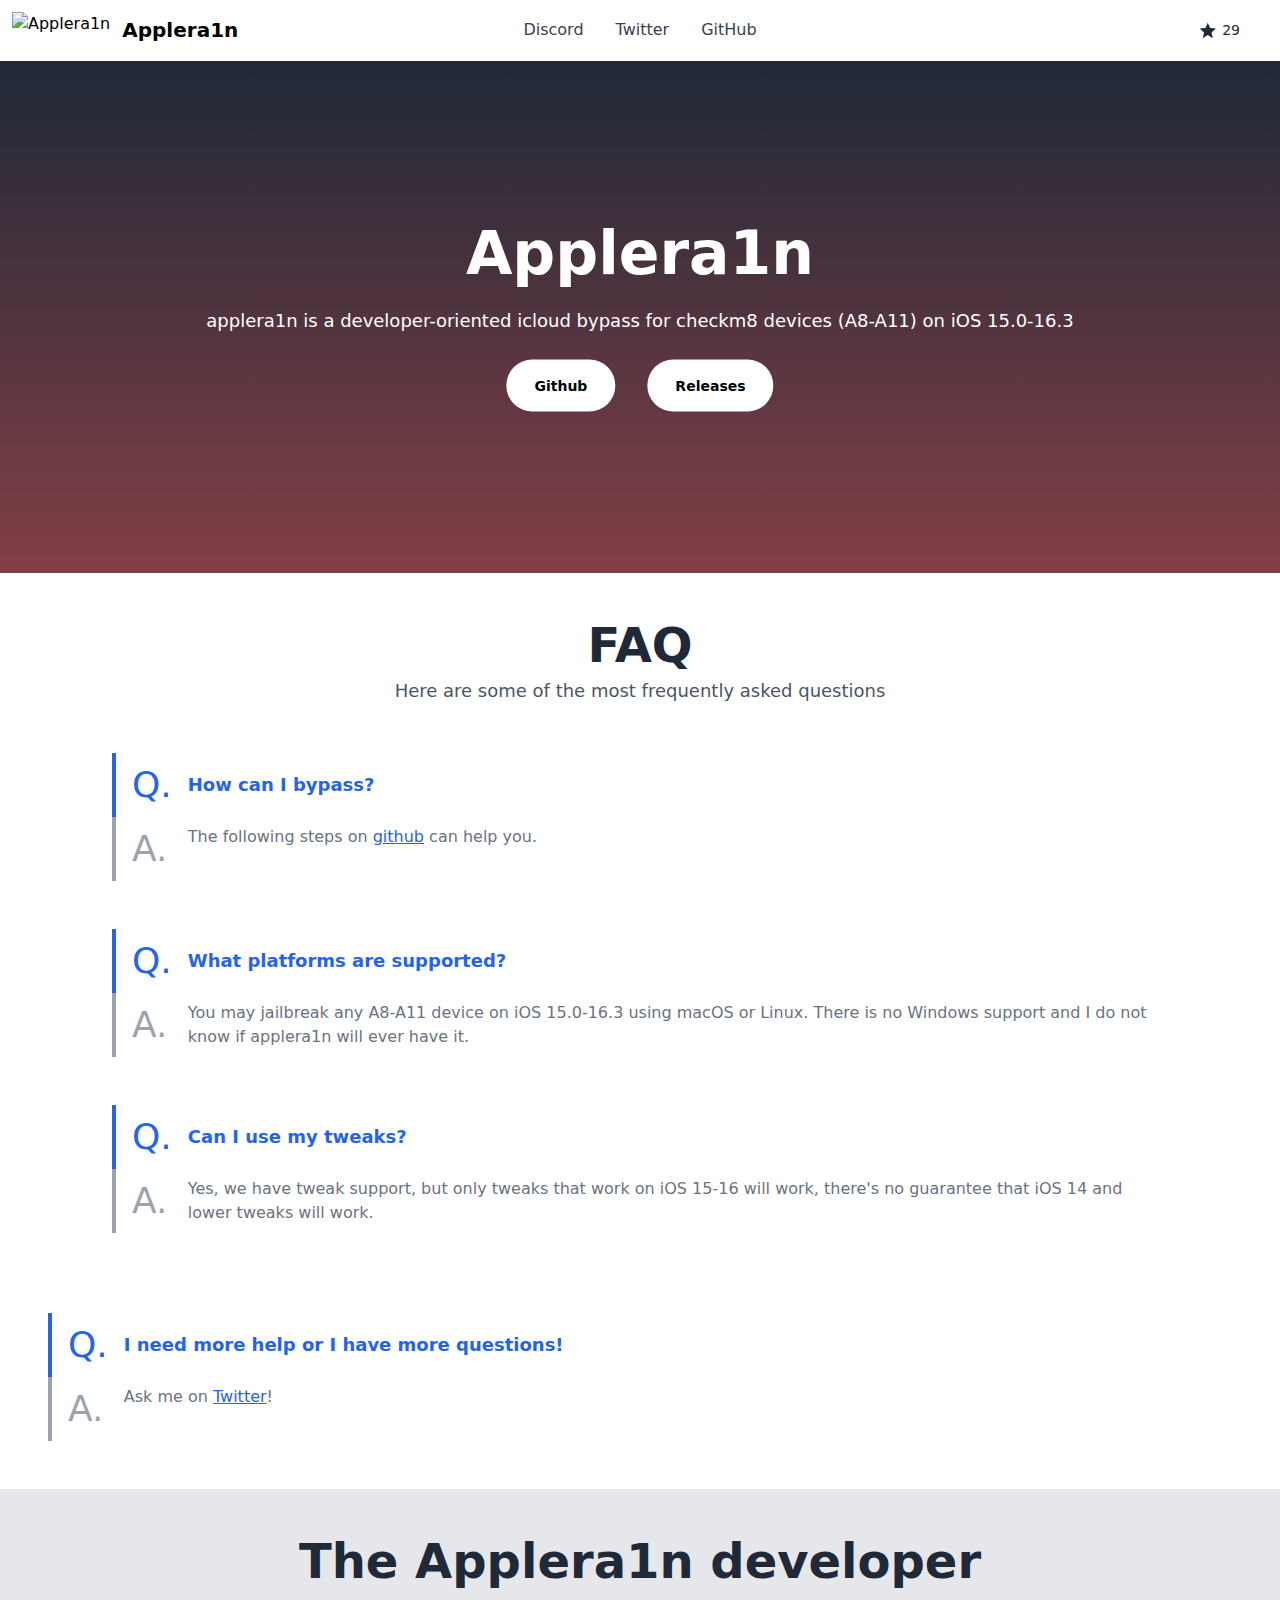
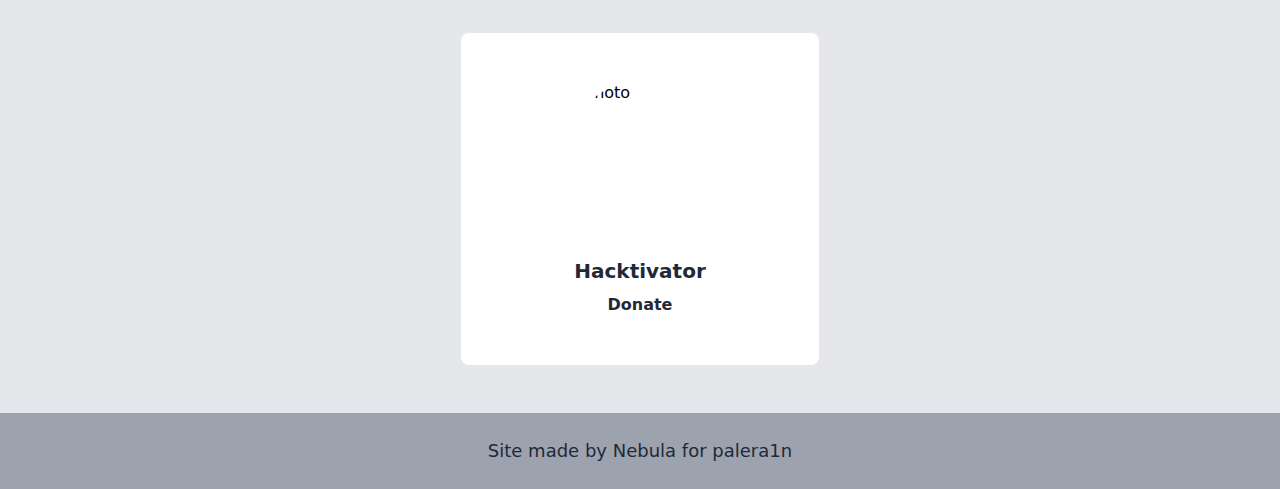
==== commit c425f805: "Update index.html" ====
--- a/index.html
+++ b/index.html
@@ -30,7 +30,7 @@
 </a>
 <div class="flex items-center lg:order-2">
 <a href="https://github.com/hackt1vator/applera1n/stargazers" id="stars_element" class="text-gray-800 dark:text-white hover:bg-gray-50 focus:ring-4 focus:ring-gray-300 font-medium rounded-lg text-sm px-4 lg:px-5 py-2 lg:py-2.5 mr-2 dark:hover:bg-gray-700 focus:outline-none dark:focus:ring-gray-800 no-underline inline transition-[background-color] duration-[0.2s] ease-[ease-in-out]">
-<svg viewBox="0 0 24 24" class="fill-gray-800 dark:fill-white h-[1.4em] inline" astro-icon="mdi:star"><path fill="currentColor" d="M12 17.27 18.18 21l-1.64-7.03L22 9.24l-7.19-.62L12 2 9.19 8.62 2 9.24l5.45 4.73L5.82 21 12 17.27z"></path></svg> 7
+<svg viewBox="0 0 24 24" class="fill-gray-800 dark:fill-white h-[1.4em] inline" astro-icon="mdi:star"><path fill="currentColor" d="M12 17.27 18.18 21l-1.64-7.03L22 9.24l-7.19-.62L12 2 9.19 8.62 2 9.24l5.45 4.73L5.82 21 12 17.27z"></path></svg> 29
 </a>
 </div>
 <div class="hidden justify-between items-center w-full lg:flex lg:w-auto lg:left-1/2 lg:-translate-x-1/2 lg:absolute" id="mobile_menu">
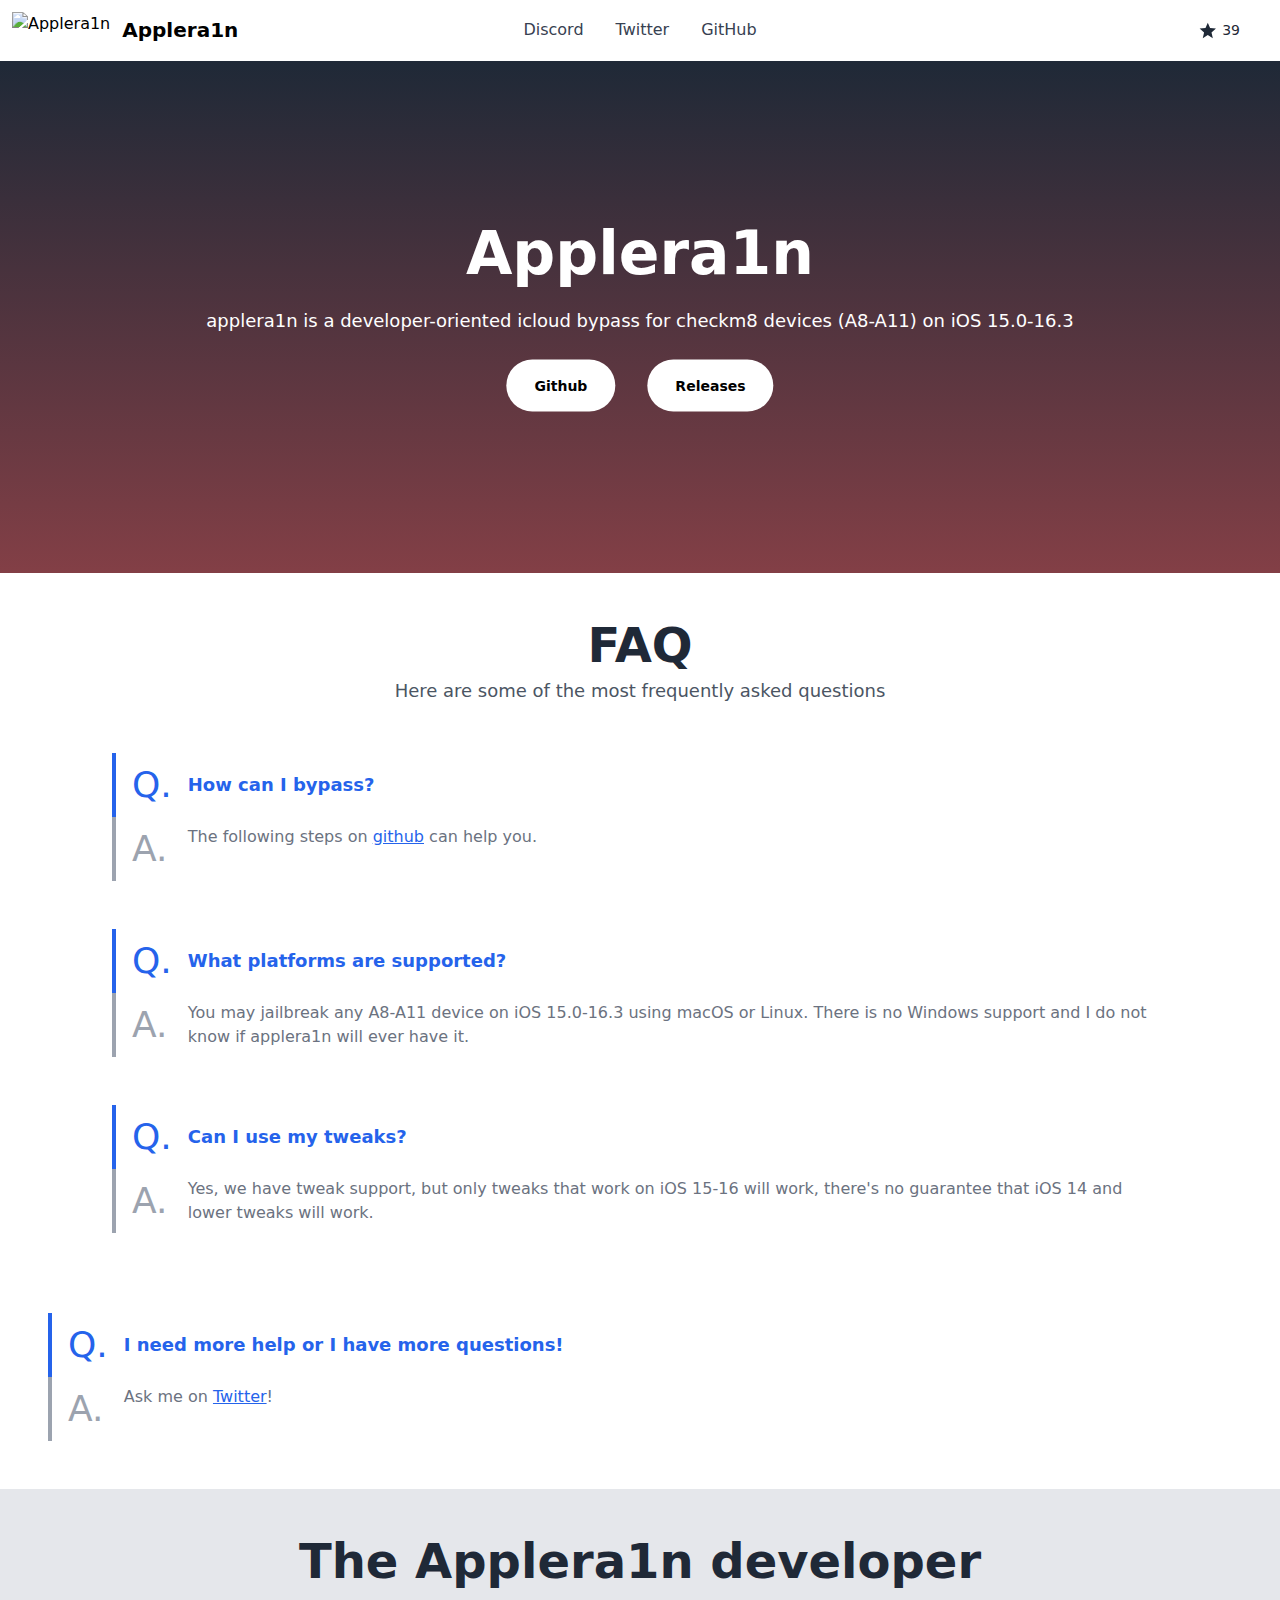
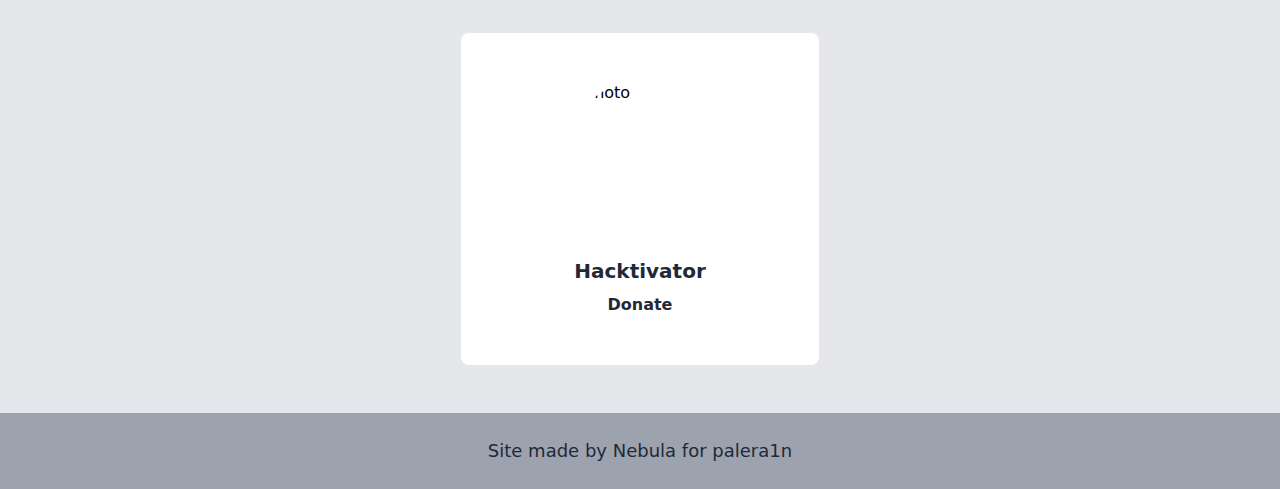
==== commit 323da5fc: "Add files via upload" ====
--- a/index.html
+++ b/index.html
@@ -30,7 +30,7 @@
 </a>
 <div class="flex items-center lg:order-2">
 <a href="https://github.com/hackt1vator/applera1n/stargazers" id="stars_element" class="text-gray-800 dark:text-white hover:bg-gray-50 focus:ring-4 focus:ring-gray-300 font-medium rounded-lg text-sm px-4 lg:px-5 py-2 lg:py-2.5 mr-2 dark:hover:bg-gray-700 focus:outline-none dark:focus:ring-gray-800 no-underline inline transition-[background-color] duration-[0.2s] ease-[ease-in-out]">
-<svg viewBox="0 0 24 24" class="fill-gray-800 dark:fill-white h-[1.4em] inline" astro-icon="mdi:star"><path fill="currentColor" d="M12 17.27 18.18 21l-1.64-7.03L22 9.24l-7.19-.62L12 2 9.19 8.62 2 9.24l5.45 4.73L5.82 21 12 17.27z"></path></svg> 29
+<svg viewBox="0 0 24 24" class="fill-gray-800 dark:fill-white h-[1.4em] inline" astro-icon="mdi:star"><path fill="currentColor" d="M12 17.27 18.18 21l-1.64-7.03L22 9.24l-7.19-.62L12 2 9.19 8.62 2 9.24l5.45 4.73L5.82 21 12 17.27z"></path></svg> 39
 </a>
 </div>
 <div class="hidden justify-between items-center w-full lg:flex lg:w-auto lg:left-1/2 lg:-translate-x-1/2 lg:absolute" id="mobile_menu">
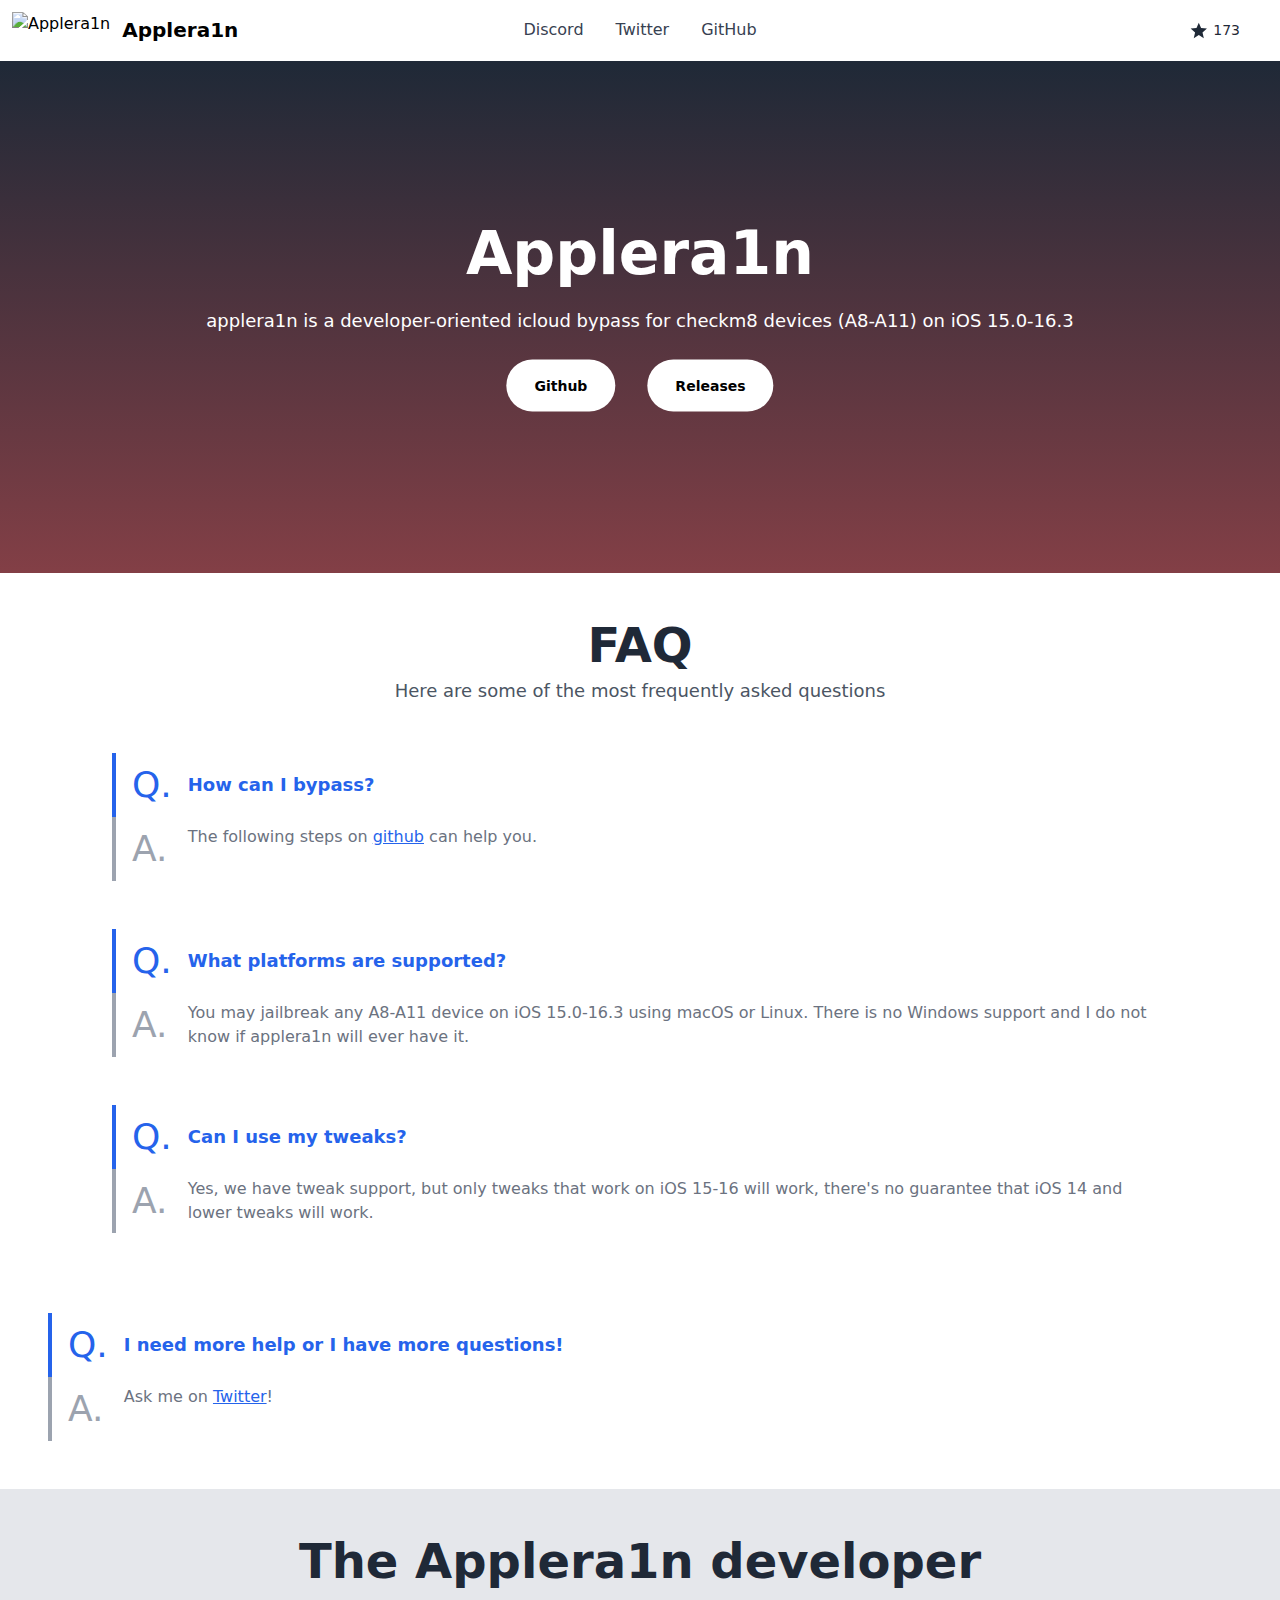
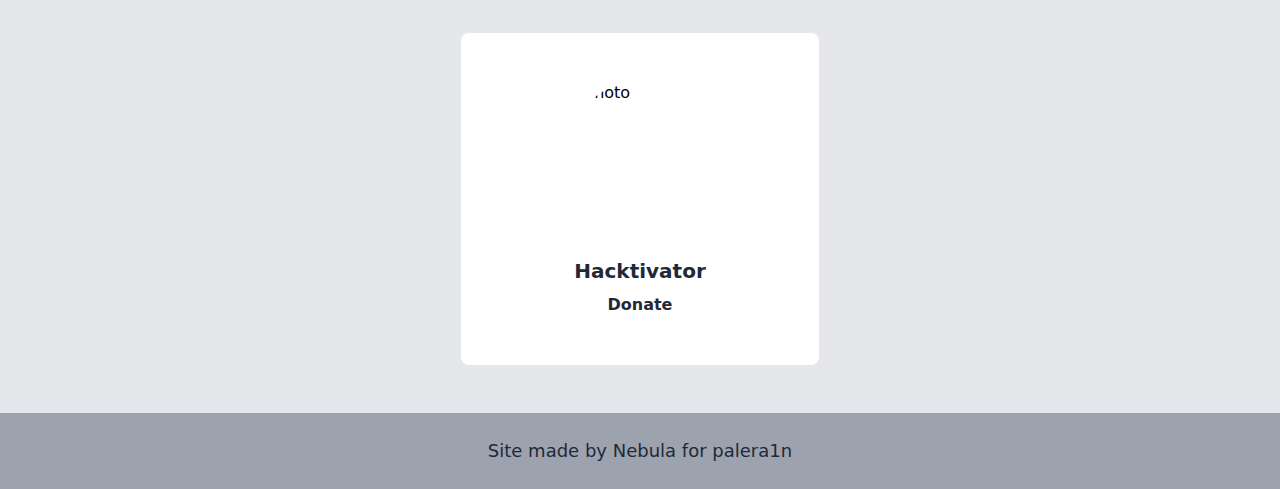
==== commit 5bf51a24: "Update index.html" ====
--- a/index.html
+++ b/index.html
@@ -30,12 +30,12 @@
 </a>
 <div class="flex items-center lg:order-2">
 <a href="https://github.com/hackt1vator/applera1n/stargazers" id="stars_element" class="text-gray-800 dark:text-white hover:bg-gray-50 focus:ring-4 focus:ring-gray-300 font-medium rounded-lg text-sm px-4 lg:px-5 py-2 lg:py-2.5 mr-2 dark:hover:bg-gray-700 focus:outline-none dark:focus:ring-gray-800 no-underline inline transition-[background-color] duration-[0.2s] ease-[ease-in-out]">
-<svg viewBox="0 0 24 24" class="fill-gray-800 dark:fill-white h-[1.4em] inline" astro-icon="mdi:star"><path fill="currentColor" d="M12 17.27 18.18 21l-1.64-7.03L22 9.24l-7.19-.62L12 2 9.19 8.62 2 9.24l5.45 4.73L5.82 21 12 17.27z"></path></svg> 39
+<svg viewBox="0 0 24 24" class="fill-gray-800 dark:fill-white h-[1.4em] inline" astro-icon="mdi:star"><path fill="currentColor" d="M12 17.27 18.18 21l-1.64-7.03L22 9.24l-7.19-.62L12 2 9.19 8.62 2 9.24l5.45 4.73L5.82 21 12 17.27z"></path></svg> 173
 </a>
 </div>
 <div class="hidden justify-between items-center w-full lg:flex lg:w-auto lg:left-1/2 lg:-translate-x-1/2 lg:absolute" id="mobile_menu">
 <ul class="flex flex-col mt-4 font-medium lg:flex-row lg:space-x-8 lg:mt-0">
-<li><a href="https://discord.gg/x8MftKkSZR" class="block py-2 pr-3 pl-3 text-gray-700 border-b border-gray-100 hover:bg-gray-50 lg:hover:bg-transparent lg:border-0 lg:hover:text-blue-700 lg:p-0 dark:text-gray-400 lg:dark:hover:text-white dark:hover:bg-gray-700 dark:hover:text-white lg:dark:hover:bg-transparent dark:border-gray-700 no-underline transition-[color] duration-[0.2s] ease-[ease-in-out]">Discord</a></li>
+<li><a href="https://discord.gg/qsmM8zsaJU" class="block py-2 pr-3 pl-3 text-gray-700 border-b border-gray-100 hover:bg-gray-50 lg:hover:bg-transparent lg:border-0 lg:hover:text-blue-700 lg:p-0 dark:text-gray-400 lg:dark:hover:text-white dark:hover:bg-gray-700 dark:hover:text-white lg:dark:hover:bg-transparent dark:border-gray-700 no-underline transition-[color] duration-[0.2s] ease-[ease-in-out]">Discord</a></li>
 <li><a href="https://twitter.com/hackt1vator" class="block py-2 pr-3 pl-3 text-gray-700 border-b border-gray-100 hover:bg-gray-50 lg:hover:bg-transparent lg:border-0 lg:hover:text-blue-700 lg:p-0 dark:text-gray-400 lg:dark:hover:text-white dark:hover:bg-gray-700 dark:hover:text-white lg:dark:hover:bg-transparent dark:border-gray-700 no-underline transition-[color] duration-[0.2s] ease-[ease-in-out]">Twitter</a></li>
 <li><a href="https://github.com/hackt1vator" class="block py-2 pr-3 pl-3 text-gray-700 border-b border-gray-100 hover:bg-gray-50 lg:hover:bg-transparent lg:border-0 lg:hover:text-blue-700 lg:p-0 dark:text-gray-400 lg:dark:hover:text-white dark:hover:bg-gray-700 dark:hover:text-white lg:dark:hover:bg-transparent dark:border-gray-700 no-underline transition-[color] duration-[0.2s] ease-[ease-in-out]">GitHub</a></li>
 </ul>
